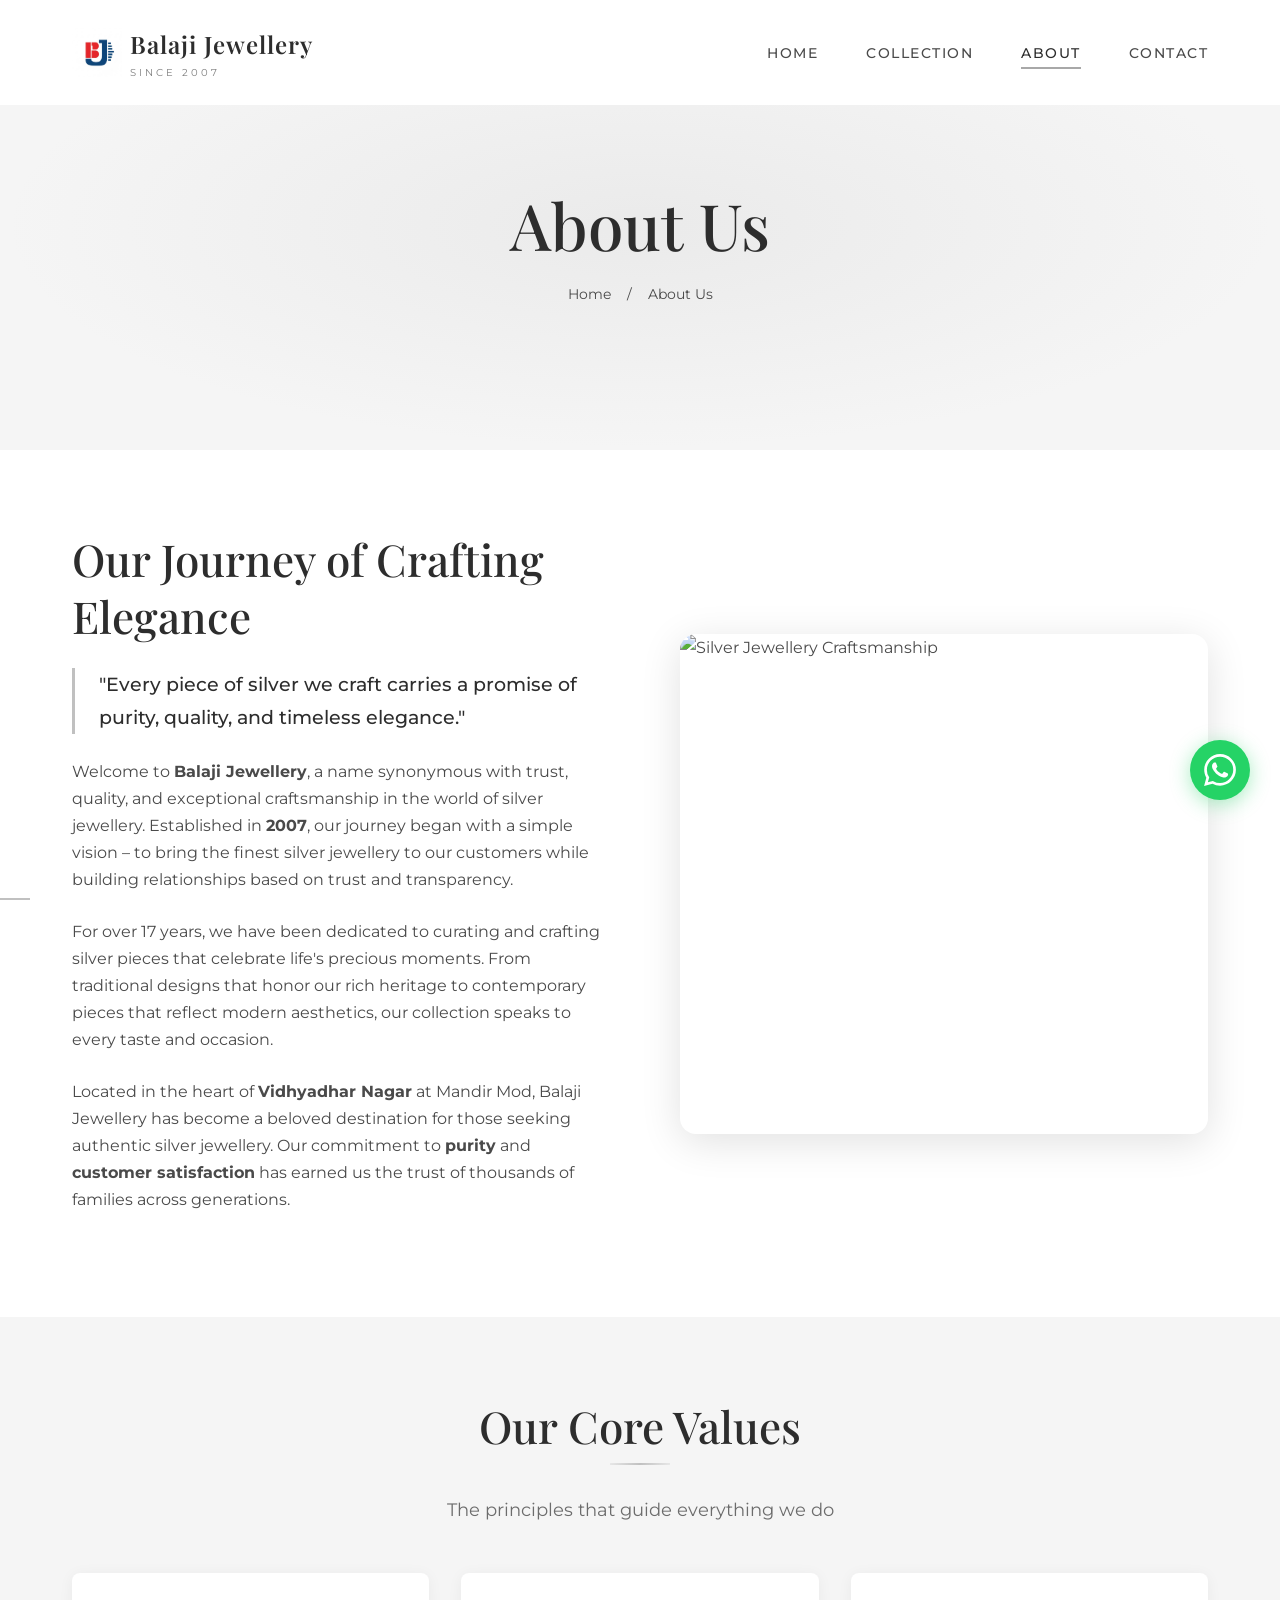
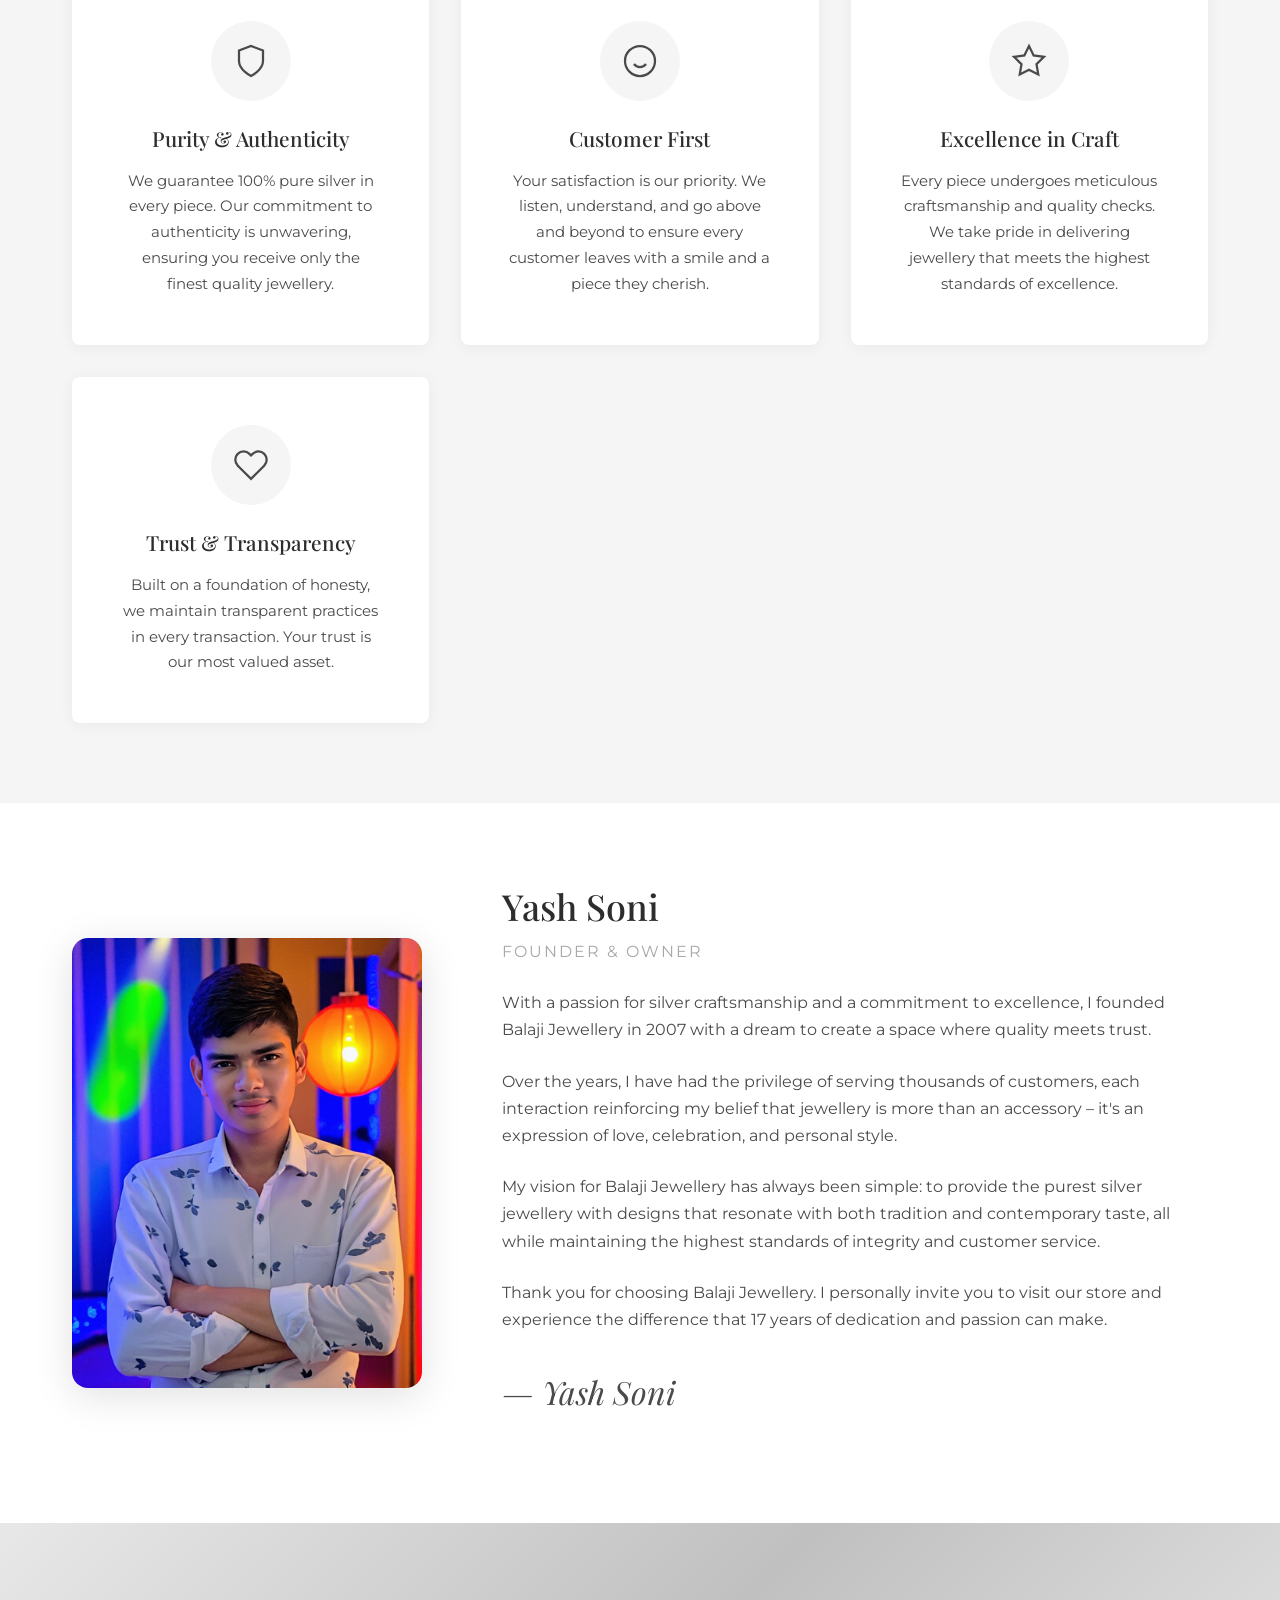
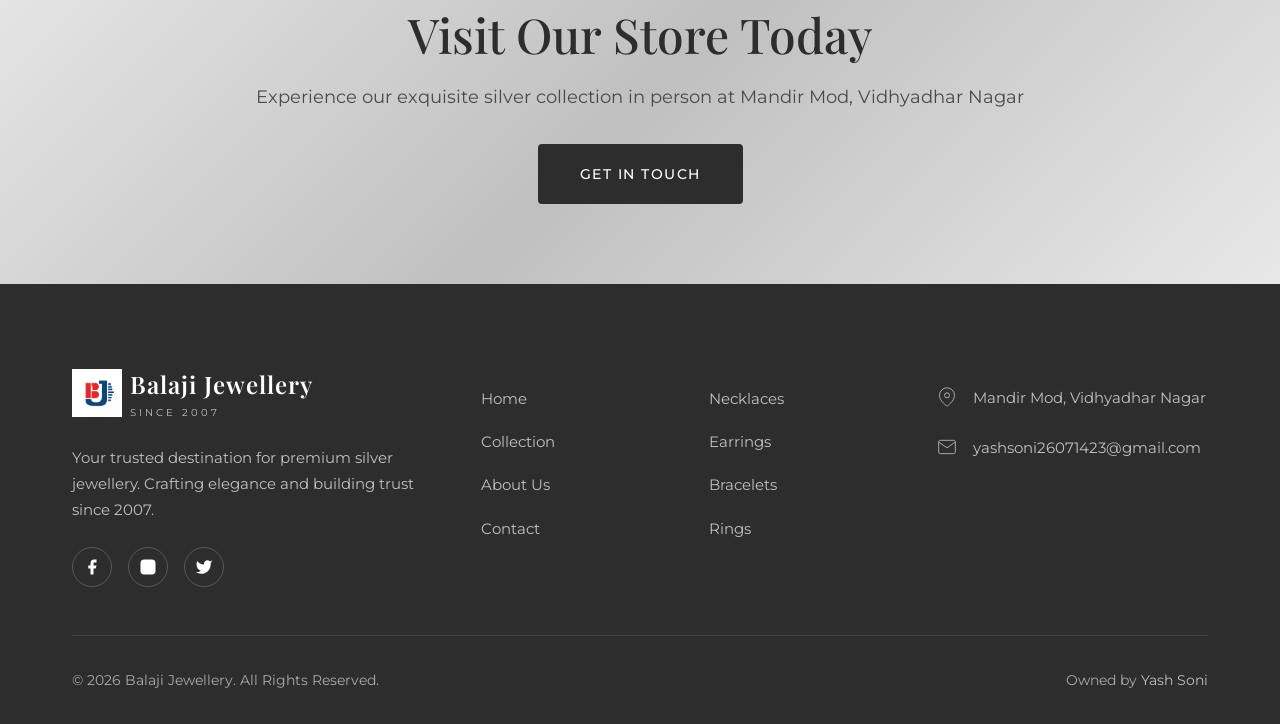
==== about.html @ 4928455d "Initial commit" ====
<!DOCTYPE html>
<html lang="en">

<head>
    <meta charset="UTF-8">
    <meta name="viewport" content="width=device-width, initial-scale=1.0">
    <meta name="description"
        content="Learn about Balaji Jewellery - Established in 2007, owned by Yash Soni. Discover our story of crafting premium silver jewellery with trust and quality.">
    <meta name="keywords" content="about Balaji Jewellery, Yash Soni, silver jewellery history, trusted jeweller">
    <meta name="author" content="Yash Soni">
    <title>About Us - Balaji Jewellery | Our Story Since 2007</title>

    <!-- Favicon -->
    <link rel="icon" type="image/svg+xml"
        href="data:image/svg+xml,<svg xmlns='http://www.w3.org/2000/svg' viewBox='0 0 100 100'><text y='.9em' font-size='90'>💎</text></svg>">

    <!-- Google Fonts -->
    <link rel="preconnect" href="https://fonts.googleapis.com">
    <link rel="preconnect" href="https://fonts.gstatic.com" crossorigin>
    <link
        href="https://fonts.googleapis.com/css2?family=Montserrat:wght@300;400;500;600&family=Playfair+Display:wght@400;500;600;700&display=swap"
        rel="stylesheet">

    <!-- Stylesheets -->
    <link rel="stylesheet" href="css/style.css">
    <link rel="stylesheet" href="css/components.css">
    <link rel="stylesheet" href="css/responsive.css">
</head>

<body>
    <!-- Page Loader -->
    <div class="page-loader">
        <div class="loader"></div>
    </div>

    <!-- Header -->
    <header class="header" id="header">
        <nav class="nav">
            <a href="index.html" class="logo">
                <div class="logo-icon"><img src="images/logo_j.jpg" alt=" Balaji_Jewellery_logo"></div>
                <div class="logo-text">
                    Balaji Jewellery
                    <span>Since 2007</span>
                </div>
            </a>

            <ul class="nav-menu" id="navMenu">
                <li><a href="index.html" class="nav-link">Home</a></li>
                <li><a href="index.html#collection" class="nav-link">Collection</a></li>
                <li><a href="about.html" class="nav-link active">About</a></li>
                <li><a href="contact.html" class="nav-link">Contact</a></li>
            </ul>

            <button class="nav-toggle" id="navToggle" aria-label="Toggle navigation">
                <span></span>
                <span></span>
                <span></span>
            </button>
        </nav>
        <div class="nav-overlay" id="navOverlay"></div>
    </header>

    <!-- Page Hero -->
    <section class="page-hero">
        <div class="page-hero-content">
            <h1>About Us</h1>
            <div class="breadcrumb">
                <a href="index.html">Home</a>
                <span>/</span>
                <span>About Us</span>
            </div>
        </div>
    </section>

    <!-- Our Story Section -->
    <section class="section about-story">
        <div class="container">
            <div class="about-story-grid">
                <div class="about-story-content fade-in">
                    <h2>Our Journey of Crafting Elegance</h2>
                    <p class="highlight">"Every piece of silver we craft carries a promise of purity, quality, and
                        timeless elegance."</p>
                    <p>Welcome to <strong>Balaji Jewellery</strong>, a name synonymous with trust, quality, and
                        exceptional craftsmanship in the world of silver jewellery. Established in
                        <strong>2007</strong>, our journey began with a simple vision – to bring the finest silver
                        jewellery to our customers while building relationships based on trust and transparency.
                    </p>
                    <p>For over 17 years, we have been dedicated to curating and crafting silver pieces that celebrate
                        life's precious moments. From traditional designs that honor our rich heritage to contemporary
                        pieces that reflect modern aesthetics, our collection speaks to every taste and occasion.</p>
                    <p>Located in the heart of <strong>Vidhyadhar Nagar</strong> at Mandir Mod, Balaji Jewellery has
                        become a beloved destination for those seeking authentic silver jewellery. Our commitment to
                        <strong>purity</strong> and <strong>customer satisfaction</strong> has earned us the trust of
                        thousands of families across generations.
                    </p>
                </div>
                <div class="about-story-image fade-in">
                    <!-- Image Source: Unsplash - Free to use -->
                    <img src="https://images.unsplash.com/photo-1573408301185-9146fe634ad0?w=800&q=80"
                        alt="Silver Jewellery Craftsmanship" loading="lazy">
                </div>
            </div>
        </div>
    </section>

    <!-- Our Values Section -->
    <section class="section values-section">
        <div class="container">
            <div class="section-header fade-in">
                <h2 class="section-title">Our Core Values</h2>
                <p class="section-subtitle">The principles that guide everything we do</p>
            </div>

            <div class="values-grid stagger-animation">
                <!-- Value 1 -->
                <div class="value-card">
                    <div class="value-icon">
                        <svg xmlns="http://www.w3.org/2000/svg" viewBox="0 0 24 24">
                            <path d="M12 22s8-4 8-10V5l-8-3-8 3v7c0 6 8 10 8 10z" />
                        </svg>
                    </div>
                    <h3>Purity & Authenticity</h3>
                    <p>We guarantee 100% pure silver in every piece. Our commitment to authenticity is unwavering,
                        ensuring you receive only the finest quality jewellery.</p>
                </div>

                <!-- Value 2 -->
                <div class="value-card">
                    <div class="value-icon">
                        <svg xmlns="http://www.w3.org/2000/svg" viewBox="0 0 24 24">
                            <circle cx="12" cy="12" r="10" />
                            <path d="M8 14s1.5 2 4 2 4-2 4-2" />
                            <line x1="9" y1="9" x2="9.01" y2="9" />
                            <line x1="15" y1="9" x2="15.01" y2="9" />
                        </svg>
                    </div>
                    <h3>Customer First</h3>
                    <p>Your satisfaction is our priority. We listen, understand, and go above and beyond to ensure every
                        customer leaves with a smile and a piece they cherish.</p>
                </div>

                <!-- Value 3 -->
                <div class="value-card">
                    <div class="value-icon">
                        <svg xmlns="http://www.w3.org/2000/svg" viewBox="0 0 24 24">
                            <polygon
                                points="12 2 15.09 8.26 22 9.27 17 14.14 18.18 21.02 12 17.77 5.82 21.02 7 14.14 2 9.27 8.91 8.26 12 2" />
                        </svg>
                    </div>
                    <h3>Excellence in Craft</h3>
                    <p>Every piece undergoes meticulous craftsmanship and quality checks. We take pride in delivering
                        jewellery that meets the highest standards of excellence.</p>
                </div>

                <!-- Value 4 -->
                <div class="value-card">
                    <div class="value-icon">
                        <svg xmlns="http://www.w3.org/2000/svg" viewBox="0 0 24 24">
                            <path
                                d="M20.84 4.61a5.5 5.5 0 0 0-7.78 0L12 5.67l-1.06-1.06a5.5 5.5 0 0 0-7.78 7.78l1.06 1.06L12 21.23l7.78-7.78 1.06-1.06a5.5 5.5 0 0 0 0-7.78z" />
                        </svg>
                    </div>
                    <h3>Trust & Transparency</h3>
                    <p>Built on a foundation of honesty, we maintain transparent practices in every transaction. Your
                        trust is our most valued asset.</p>
                </div>
            </div>
        </div>
    </section>

    <!-- https://images.unsplash.com/photo-1507003211169-0a1dd7228f2d?w=600&q=80 -->
    <!-- Owner Section -->
    <section class="section owner-section">
        <div class="container">
            <div class="owner-grid">
                <div class="owner-image fade-in">
                    <div class="owner-image-wrapper">
                        <!-- Image Source: Unsplash - Free to use (Professional portrait placeholder) -->
                        <img src="images/rkimgj.png"
                            alt="Yash Soni - Owner of Balaji Jewellery" loading="lazy">
                    </div>
                </div>
                <div class="owner-content fade-in">
                    <h2>Yash Soni</h2>
                    <p class="designation">Founder & Owner</p>
                    <p>With a passion for silver craftsmanship and a commitment to excellence, I founded Balaji
                        Jewellery in 2007 with a dream to create a space where quality meets trust.</p>
                    <p>Over the years, I have had the privilege of serving thousands of customers, each interaction
                        reinforcing my belief that jewellery is more than an accessory – it's an expression of love,
                        celebration, and personal style.</p>
                    <p>My vision for Balaji Jewellery has always been simple: to provide the purest silver jewellery
                        with designs that resonate with both tradition and contemporary taste, all while maintaining the
                        highest standards of integrity and customer service.</p>
                    <p>Thank you for choosing Balaji Jewellery. I personally invite you to visit our store and
                        experience the difference that 17 years of dedication and passion can make.</p>
                    <p class="owner-signature">— Yash Soni</p>
                </div>
            </div>
        </div>
    </section>

    <!-- CTA Section -->
    <section class="cta">
        <div class="container">
            <div class="cta-content fade-in">
                <h2>Visit Our Store Today</h2>
                <p>Experience our exquisite silver collection in person at Mandir Mod, Vidhyadhar Nagar</p>
                <a href="contact.html" class="btn btn-primary">Get in Touch</a>
            </div>
        </div>
    </section>

    <!-- Footer -->
    <footer class="footer">
        <div class="container">
            <div class="footer-grid">
                <div class="footer-brand">
                    <a href="index.html" class="logo">
                        <div class="logo-icon"><img src="images/logo_j.jpg" alt=" Balaji_Jewellery_logo"></div>
                        <div class="logo-text">
                            Balaji Jewellery
                            <span>Since 2007</span>
                        </div>
                    </a>
                    <p>Your trusted destination for premium silver jewellery. Crafting elegance and building trust since
                        2007.</p>
                    <div class="footer-social">
                        <a href="#" class="social-link" aria-label="Facebook">
                            <svg xmlns="http://www.w3.org/2000/svg" viewBox="0 0 24 24">
                                <path d="M18 2h-3a5 5 0 0 0-5 5v3H7v4h3v8h4v-8h3l1-4h-4V7a1 1 0 0 1 1-1h3z" />
                            </svg>
                        </a>
                        <a href="https://www.instagram.com/itx_yash_2649?igsh=djBuNnFnNWE1Ymtr" class="social-link" aria-label="Instagram">
                            <svg xmlns="http://www.w3.org/2000/svg" viewBox="0 0 24 24">
                                <rect x="2" y="2" width="20" height="20" rx="5" ry="5" />
                                <path d="M16 11.37A4 4 0 1 1 12.63 8 4 4 0 0 1 16 11.37z" />
                                <line x1="17.5" y1="6.5" x2="17.51" y2="6.5" />
                            </svg>
                        </a>
                        <a href="#" class="social-link" aria-label="Twitter">
                            <svg xmlns="http://www.w3.org/2000/svg" viewBox="0 0 24 24">
                                <path
                                    d="M23 3a10.9 10.9 0 0 1-3.14 1.53 4.48 4.48 0 0 0-7.86 3v1A10.66 10.66 0 0 1 3 4s-4 9 5 13a11.64 11.64 0 0 1-7 2c9 5 20 0 20-11.5a4.5 4.5 0 0 0-.08-.83A7.72 7.72 0 0 0 23 3z" />
                            </svg>
                        </a>
                    </div>
                </div>

                <div class="footer-links-section">
                    <h4 class="footer-heading">Quick Links</h4>
                    <ul class="footer-links">
                        <li><a href="index.html">Home</a></li>
                        <li><a href="index.html#collection">Collection</a></li>
                        <li><a href="about.html">About Us</a></li>
                        <li><a href="contact.html">Contact</a></li>
                    </ul>
                </div>

                <div class="footer-links-section">
                    <h4 class="footer-heading">Categories</h4>
                    <ul class="footer-links">
                        <li><a href="contact.html">Necklaces</a></li>
                        <li><a href="contact.html">Earrings</a></li>
                        <li><a href="contact.html">Bracelets</a></li>
                        <li><a href="contact.html">Rings</a></li>
                    </ul>
                </div>

                <div class="footer-contact">
                    <h4 class="footer-heading">Contact Info</h4>
                    <div class="footer-contact-item">
                        <svg xmlns="http://www.w3.org/2000/svg" viewBox="0 0 24 24">
                            <path d="M21 10c0 7-9 13-9 13s-9-6-9-13a9 9 0 0 1 18 0z" />
                            <circle cx="12" cy="10" r="3" />
                        </svg>
                        <span>Mandir Mod, Vidhyadhar Nagar</span>
                    </div>
                    <div class="footer-contact-item">
                        <svg xmlns="http://www.w3.org/2000/svg" viewBox="0 0 24 24">
                            <path d="M4 4h16c1.1 0 2 .9 2 2v12c0 1.1-.9 2-2 2H4c-1.1 0-2-.9-2-2V6c0-1.1.9-2 2-2z" />
                            <polyline points="22,6 12,13 2,6" />
                        </svg>
                        <a href="mailto:yashsoni26071423@gmail.com">yashsoni26071423@gmail.com</a>
                    </div>
                </div>
            </div>

            <div class="footer-bottom">
                <p class="footer-copyright">© 2026 Balaji Jewellery. All Rights Reserved.</p>
                <p class="footer-owner">Owned by <span>Yash Soni</span></p>
            </div>
        </div>
    </footer>

    <!-- WhatsApp Floating Button -->
    <a href="https://wa.me/919413907472?text=Hello! I'm interested in your silver jewellery collection."
        class="whatsapp-btn" target="_blank" rel="noopener noreferrer" aria-label="Chat on WhatsApp">
        <svg xmlns="http://www.w3.org/2000/svg" viewBox="0 0 24 24">
            <path
                d="M17.472 14.382c-.297-.149-1.758-.867-2.03-.967-.273-.099-.471-.148-.67.15-.197.297-.767.966-.94 1.164-.173.199-.347.223-.644.075-.297-.15-1.255-.463-2.39-1.475-.883-.788-1.48-1.761-1.653-2.059-.173-.297-.018-.458.13-.606.134-.133.298-.347.446-.52.149-.174.198-.298.298-.497.099-.198.05-.371-.025-.52-.075-.149-.669-1.612-.916-2.207-.242-.579-.487-.5-.669-.51-.173-.008-.371-.01-.57-.01-.198 0-.52.074-.792.372-.272.297-1.04 1.016-1.04 2.479 0 1.462 1.065 2.875 1.213 3.074.149.198 2.096 3.2 5.077 4.487.709.306 1.262.489 1.694.625.712.227 1.36.195 1.871.118.571-.085 1.758-.719 2.006-1.413.248-.694.248-1.289.173-1.413-.074-.124-.272-.198-.57-.347m-5.421 7.403h-.004a9.87 9.87 0 01-5.031-1.378l-.361-.214-3.741.982.998-3.648-.235-.374a9.86 9.86 0 01-1.51-5.26c.001-5.45 4.436-9.884 9.888-9.884 2.64 0 5.122 1.03 6.988 2.898a9.825 9.825 0 012.893 6.994c-.003 5.45-4.437 9.884-9.885 9.884m8.413-18.297A11.815 11.815 0 0012.05 0C5.495 0 .16 5.335.157 11.892c0 2.096.547 4.142 1.588 5.945L.057 24l6.305-1.654a11.882 11.882 0 005.683 1.448h.005c6.554 0 11.89-5.335 11.893-11.893a11.821 11.821 0 00-3.48-8.413z" />
        </svg>
    </a>

    <!-- Scroll to Top Button -->
    <button class="scroll-top" id="scrollTop" aria-label="Scroll to top">
        <svg xmlns="http://www.w3.org/2000/svg" viewBox="0 0 24 24">
            <polyline points="18 15 12 9 6 15" />
        </svg>
    </button>

    <!-- JavaScript -->
    <script src="js/script.js"></script>
</body>

</html>
---- css/style.css ----
/* =====================================================
   BALAJI JEWELLERY - Premium Silver Jewellery Website
   © 2026 Balaji Jewellery. All Rights Reserved.
   ===================================================== */

/* CSS VARIABLES */
:root {
    --color-primary: #C0C0C0;
    --color-primary-dark: #A8A8A8;
    --color-primary-light: #E8E8E8;
    --color-white: #FFFFFF;
    --color-off-white: #FAFAFA;
    --color-light-grey: #F5F5F5;
    --color-grey: #E0E0E0;
    --color-charcoal: #4A4A4A;
    --color-dark: #2D2D2D;
    --color-black: #1A1A1A;
    --color-silver-shine: linear-gradient(135deg, #E8E8E8 0%, #C0C0C0 50%, #E8E8E8 100%);
    --font-primary: 'Playfair Display', Georgia, serif;
    --font-secondary: 'Montserrat', 'Segoe UI', sans-serif;
    --spacing-xs: 0.5rem;
    --spacing-sm: 1rem;
    --spacing-md: 1.5rem;
    --spacing-lg: 2rem;
    --spacing-xl: 3rem;
    --spacing-xxl: 5rem;
    --transition-fast: 0.2s ease;
    --transition-normal: 0.3s ease;
    --transition-slow: 0.5s ease;
    --shadow-soft: 0 2px 15px rgba(0, 0, 0, 0.05);
    --shadow-medium: 0 4px 25px rgba(0, 0, 0, 0.08);
    --shadow-strong: 0 8px 40px rgba(0, 0, 0, 0.12);
    --radius-sm: 4px;
    --radius-md: 8px;
    --radius-lg: 16px;
    --radius-full: 50%;
    --container-max: 1200px;
}

/* RESET */
*,
*::before,
*::after {
    margin: 0;
    padding: 0;
    box-sizing: border-box;
}

html {
    scroll-behavior: smooth;
    font-size: 16px;
}

body {
    font-family: var(--font-secondary);
    font-size: 1rem;
    line-height: 1.7;
    color: var(--color-charcoal);
    background-color: var(--color-white);
    overflow-x: hidden;
}

a {
    text-decoration: none;
    color: inherit;
    transition: var(--transition-normal);
}

ul,
ol {
    list-style: none;
}

img {
    max-width: 100%;
    height: auto;
    display: block;
}

button {
    cursor: pointer;
    border: none;
    background: none;
    font-family: inherit;
}

input,
textarea {
    font-family: inherit;
    font-size: inherit;
}

h1,
h2,
h3,
h4,
h5,
h6 {
    font-family: var(--font-primary);
    font-weight: 500;
    line-height: 1.3;
    color: var(--color-dark);
}

/* UTILITIES */
.container {
    max-width: var(--container-max);
    margin: 0 auto;
    padding: 0 var(--spacing-lg);
}

.section {
    padding: var(--spacing-xxl) 0;
}

.section-header {
    text-align: center;
    margin-bottom: var(--spacing-xl);
}

.section-title {
    font-size: clamp(2rem, 4vw, 2.75rem);
    color: var(--color-dark);
    margin-bottom: var(--spacing-sm);
    position: relative;
    display: inline-block;
}

.section-title::after {
    content: '';
    position: absolute;
    bottom: -10px;
    left: 50%;
    transform: translateX(-50%);
    width: 60px;
    height: 2px;
    background: var(--color-silver-shine);
}

.section-subtitle {
    font-size: 1.1rem;
    color: var(--color-charcoal);
    opacity: 0.8;
    margin-top: var(--spacing-md);
}

/* BUTTONS */
.btn {
    display: inline-flex;
    align-items: center;
    justify-content: center;
    gap: var(--spacing-xs);
    padding: 1rem 2.5rem;
    font-size: 0.9rem;
    font-weight: 500;
    letter-spacing: 1.5px;
    text-transform: uppercase;
    border-radius: var(--radius-sm);
    transition: var(--transition-normal);
    position: relative;
    overflow: hidden;
}

.btn::before {
    content: '';
    position: absolute;
    top: 0;
    left: -100%;
    width: 100%;
    height: 100%;
    background: linear-gradient(90deg, transparent, rgba(255, 255, 255, 0.2), transparent);
    transition: var(--transition-slow);
}

.btn:hover::before {
    left: 100%;
}

.btn-primary {
    background: var(--color-dark);
    color: var(--color-white);
    border: 2px solid var(--color-dark);
}

.btn-primary:hover {
    background: transparent;
    color: var(--color-dark);
    transform: translateY(-2px);
    box-shadow: var(--shadow-medium);
}

.btn-secondary {
    background: transparent;
    color: var(--color-dark);
    border: 2px solid var(--color-primary);
}

.btn-secondary:hover {
    background: var(--color-dark);
    color: var(--color-white);
    border-color: var(--color-dark);
    transform: translateY(-2px);
}

/* HEADER & NAVIGATION */
.header {
    position: fixed;
    top: 0;
    left: 0;
    right: 0;
    z-index: 1000;
    background: rgba(255, 255, 255, 0.98);
    backdrop-filter: blur(10px);
    transition: var(--transition-normal);
}

.header.scrolled {
    box-shadow: var(--shadow-soft);
}

.nav {
    display: flex;
    align-items: center;
    justify-content: space-between;
    padding: var(--spacing-md) var(--spacing-lg);
    max-width: var(--container-max);
    margin: 0 auto;
}

.logo {
    display: flex;
    align-items: center;
    gap: var(--spacing-xs);
}

.logo-icon {
    width: 50px;
    height: 50px;
    /* background: var(--color-silver-shine); */
    /* border-radius: var(--radius-full); */
    display: flex;
    align-items: center;
    justify-content: center;
    /* font-family: var(--font-primary); */
    /* font-size: 1.5rem; */
    /* font-weight: 700; */
    /* color: var(--color-dark); */
}

.logo-text {
    font-family: var(--font-primary);
    font-size: 1.5rem;
    font-weight: 600;
    color: var(--color-dark);
    letter-spacing: 1px;
}

.logo-text span {
    display: block;
    font-size: 0.6rem;
    font-family: var(--font-secondary);
    font-weight: 400;
    letter-spacing: 3px;
    text-transform: uppercase;
    color: var(--color-charcoal);
    opacity: 0.7;
}

.nav-menu {
    display: flex;
    align-items: center;
    gap: var(--spacing-xl);
}

.nav-link {
    font-size: 0.85rem;
    font-weight: 500;
    letter-spacing: 1.5px;
    text-transform: uppercase;
    color: var(--color-charcoal);
    position: relative;
    padding: var(--spacing-xs) 0;
}

.nav-link::before {
    content: '';
    position: absolute;
    bottom: 0;
    left: 0;
    width: 0;
    height: 2px;
    background: var(--color-primary-dark);
    transition: var(--transition-normal);
}

.nav-link:hover {
    color: var(--color-dark);
}

.nav-link:hover::before,
.nav-link.active::before {
    width: 100%;
}

.nav-link.active {
    color: var(--color-dark);
}

.nav-toggle {
    display: none;
    flex-direction: column;
    gap: 5px;
    padding: var(--spacing-xs);
    cursor: pointer;
}

.nav-toggle span {
    width: 25px;
    height: 2px;
    background: var(--color-dark);
    transition: var(--transition-normal);
}

.nav-toggle.active span:nth-child(1) {
    transform: rotate(45deg) translate(5px, 5px);
}

.nav-toggle.active span:nth-child(2) {
    opacity: 0;
}

.nav-toggle.active span:nth-child(3) {
    transform: rotate(-45deg) translate(5px, -5px);
}

/* HERO SECTION */
.hero {
    min-height: 100vh;
    display: flex;
    align-items: center;
    position: relative;
    background: var(--color-off-white);
    overflow: hidden;
    padding-top: 80px;
}

.hero::before {
    content: '';
    position: absolute;
    top: 0;
    left: 0;
    right: 0;
    bottom: 0;
    background: radial-gradient(ellipse at center, rgba(192, 192, 192, 0.1) 0%, transparent 70%);
    pointer-events: none;
}

.hero-container {
    display: grid;
    grid-template-columns: 1fr 1fr;
    gap: var(--spacing-xl);
    align-items: center;
    max-width: var(--container-max);
    margin: 0 auto;
    padding: 0 var(--spacing-lg);
}

.hero-content {
    z-index: 2;
}

.hero-badge {
    display: inline-block;
    padding: var(--spacing-xs) var(--spacing-md);
    background: var(--color-silver-shine);
    border-radius: 50px;
    font-size: 0.75rem;
    font-weight: 600;
    letter-spacing: 2px;
    text-transform: uppercase;
    color: var(--color-dark);
    margin-bottom: var(--spacing-md);
    animation: fadeInUp 0.8s ease forwards;
}

.hero-title {
    font-size: clamp(2.5rem, 5vw, 4rem);
    font-weight: 500;
    color: var(--color-dark);
    margin-bottom: var(--spacing-md);
    line-height: 1.2;
    animation: fadeInUp 0.8s ease 0.2s forwards;
    opacity: 0;
}

.hero-subtitle {
    font-size: 1.15rem;
    color: var(--color-charcoal);
    margin-bottom: var(--spacing-lg);
    opacity: 0;
    animation: fadeInUp 0.8s ease 0.4s forwards;
}

.hero-buttons {
    display: flex;
    gap: var(--spacing-md);
    flex-wrap: wrap;
    opacity: 0;
    animation: fadeInUp 0.8s ease 0.6s forwards;
}

.hero-image {
    position: relative;
    z-index: 1;
}

.hero-image-wrapper {
    position: relative;
    border-radius: var(--radius-lg);
    overflow: hidden;
    box-shadow: var(--shadow-strong);
    animation: fadeInRight 1s ease 0.4s forwards;
    opacity: 0;
}

.hero-image img {
    width: 100%;
    height: 600px;
    object-fit: cover;
    transition: var(--transition-slow);
}

.hero-image-wrapper:hover img {
    transform: scale(1.05);
}
---- css/components.css ----
/* COLLECTION GRID */
.collection-grid {
    display: grid;
    grid-template-columns: repeat(auto-fill, minmax(280px, 1fr));
    gap: var(--spacing-lg);
}

.collection-card {
    background: var(--color-white);
    border-radius: var(--radius-md);
    overflow: hidden;
    transition: var(--transition-normal);
    box-shadow: var(--shadow-soft);
    position: relative;
}

.collection-card:hover {
    transform: translateY(-10px);
    box-shadow: var(--shadow-strong);
}

.collection-card-image {
    position: relative;
    height: 320px;
    overflow: hidden;
}

.collection-card-image img {
    width: 100%;
    height: 100%;
    object-fit: cover;
    transition: var(--transition-slow);
}

.collection-card:hover .collection-card-image img {
    transform: scale(1.1);
}

.collection-card-overlay {
    position: absolute;
    top: 0;
    left: 0;
    right: 0;
    bottom: 0;
    background: linear-gradient(to top, rgba(0, 0, 0, 0.5) 0%, transparent 50%);
    opacity: 0;
    transition: var(--transition-normal);
    display: flex;
    align-items: flex-end;
    padding: var(--spacing-md);
}

.collection-card:hover .collection-card-overlay {
    opacity: 1;
}

.collection-card-content {
    padding: var(--spacing-md);
    text-align: center;
}

.collection-card-title {
    font-family: var(--font-primary);
    font-size: 1.25rem;
    color: var(--color-dark);
    margin-bottom: var(--spacing-xs);
}

.collection-card-category {
    font-size: 0.8rem;
    color: var(--color-charcoal);
    text-transform: uppercase;
    letter-spacing: 2px;
    opacity: 0.7;
}

.collection-badge {
    position: absolute;
    top: var(--spacing-md);
    left: var(--spacing-md);
    background: var(--color-white);
    padding: var(--spacing-xs) var(--spacing-sm);
    border-radius: 50px;
    font-size: 0.7rem;
    font-weight: 600;
    letter-spacing: 1px;
    text-transform: uppercase;
    color: var(--color-dark);
    z-index: 2;
}

/* WHY CHOOSE US */
.why-choose {
    background: var(--color-light-grey);
}

.features-grid {
    display: grid;
    grid-template-columns: repeat(auto-fit, minmax(250px, 1fr));
    gap: var(--spacing-lg);
}

.feature-card {
    background: var(--color-white);
    padding: var(--spacing-xl);
    border-radius: var(--radius-md);
    text-align: center;
    transition: var(--transition-normal);
    position: relative;
    overflow: hidden;
}

.feature-card::before {
    content: '';
    position: absolute;
    top: 0;
    left: 0;
    right: 0;
    height: 3px;
    background: var(--color-silver-shine);
    transform: scaleX(0);
    transition: var(--transition-normal);
}

.feature-card:hover::before {
    transform: scaleX(1);
}

.feature-card:hover {
    transform: translateY(-5px);
    box-shadow: var(--shadow-medium);
}

.feature-icon {
    width: 70px;
    height: 70px;
    margin: 0 auto var(--spacing-md);
    background: var(--color-light-grey);
    border-radius: var(--radius-full);
    display: flex;
    align-items: center;
    justify-content: center;
    transition: var(--transition-normal);
}

.feature-icon svg {
    width: 32px;
    height: 32px;
    stroke: var(--color-charcoal);
    fill: none;
    stroke-width: 1.5;
    transition: var(--transition-normal);
}

.feature-card:hover .feature-icon {
    background: var(--color-dark);
}

.feature-card:hover .feature-icon svg {
    stroke: var(--color-white);
}

.feature-title {
    font-size: 1.25rem;
    color: var(--color-dark);
    margin-bottom: var(--spacing-sm);
}

.feature-description {
    font-size: 0.95rem;
    color: var(--color-charcoal);
    opacity: 0.8;
}

/* ABOUT PREVIEW */
.about-preview {
    display: grid;
    grid-template-columns: 1fr 1fr;
    gap: var(--spacing-xxl);
    align-items: center;
}

.about-image {
    position: relative;
}

.about-image-wrapper {
    position: relative;
    border-radius: var(--radius-lg);
    overflow: hidden;
    box-shadow: var(--shadow-strong);
}

.about-image img {
    width: 100%;
    height: 500px;
    object-fit: cover;
}

.about-image-badge {
    position: absolute;
    bottom: var(--spacing-lg);
    right: var(--spacing-lg);
    background: var(--color-white);
    padding: var(--spacing-md) var(--spacing-lg);
    border-radius: var(--radius-md);
    box-shadow: var(--shadow-medium);
    text-align: center;
}

.about-image-badge .number {
    font-family: var(--font-primary);
    font-size: 2.5rem;
    font-weight: 600;
    color: var(--color-dark);
    line-height: 1;
}

.about-image-badge .text {
    font-size: 0.75rem;
    text-transform: uppercase;
    letter-spacing: 2px;
    color: var(--color-charcoal);
}

.about-content h2 {
    font-size: clamp(2rem, 4vw, 2.5rem);
    color: var(--color-dark);
    margin-bottom: var(--spacing-md);
}

.about-content p {
    margin-bottom: var(--spacing-md);
    color: var(--color-charcoal);
}

.about-list {
    margin: var(--spacing-lg) 0;
}

.about-list li {
    display: flex;
    align-items: center;
    gap: var(--spacing-sm);
    margin-bottom: var(--spacing-sm);
    font-size: 0.95rem;
}

.about-list li::before {
    content: '✓';
    display: flex;
    align-items: center;
    justify-content: center;
    width: 24px;
    height: 24px;
    background: var(--color-light-grey);
    border-radius: var(--radius-full);
    font-size: 0.75rem;
    color: var(--color-dark);
}

/* CTA SECTION */
.cta {
    background: var(--color-silver-shine);
    text-align: center;
    padding: var(--spacing-xxl) 0;
}

.cta-content h2 {
    font-size: clamp(2rem, 4vw, 3rem);
    color: var(--color-dark);
    margin-bottom: var(--spacing-sm);
}

.cta-content p {
    font-size: 1.1rem;
    color: var(--color-charcoal);
    margin-bottom: var(--spacing-lg);
}

/* PAGE HERO */
.page-hero {
    min-height: 50vh;
    display: flex;
    align-items: center;
    justify-content: center;
    background: var(--color-light-grey);
    text-align: center;
    padding-top: 120px;
    padding-bottom: var(--spacing-xxl);
    position: relative;
}

.page-hero::before {
    content: '';
    position: absolute;
    top: 0;
    left: 0;
    right: 0;
    bottom: 0;
    background: radial-gradient(ellipse at center, rgba(192, 192, 192, 0.2) 0%, transparent 70%);
}

.page-hero-content {
    position: relative;
    z-index: 1;
}

.page-hero h1 {
    font-size: clamp(2.5rem, 5vw, 4rem);
    color: var(--color-dark);
    margin-bottom: var(--spacing-sm);
}

.page-hero .breadcrumb {
    display: flex;
    align-items: center;
    justify-content: center;
    gap: var(--spacing-sm);
    font-size: 0.9rem;
    color: var(--color-charcoal);
}

.page-hero .breadcrumb a {
    color: var(--color-charcoal);
}

.page-hero .breadcrumb a:hover {
    color: var(--color-dark);
}

/* ABOUT STORY */
.about-story {
    background: var(--color-white);
}

.about-story-grid {
    display: grid;
    grid-template-columns: 1fr 1fr;
    gap: var(--spacing-xxl);
    align-items: center;
}

.about-story-content h2 {
    font-size: clamp(2rem, 4vw, 2.75rem);
    color: var(--color-dark);
    margin-bottom: var(--spacing-md);
}

.about-story-content .highlight {
    font-size: 1.2rem;
    font-weight: 500;
    color: var(--color-dark);
    margin-bottom: var(--spacing-md);
    padding-left: var(--spacing-md);
    border-left: 3px solid var(--color-primary);
}

.about-story-content p {
    margin-bottom: var(--spacing-md);
    color: var(--color-charcoal);
}

.about-story-image img {
    width: 100%;
    height: 500px;
    object-fit: cover;
    border-radius: var(--radius-lg);
    box-shadow: var(--shadow-strong);
}

/* VALUES SECTION */
.values-section {
    background: var(--color-light-grey);
}

.values-grid {
    display: grid;
    grid-template-columns: repeat(auto-fit, minmax(280px, 1fr));
    gap: var(--spacing-lg);
}

.value-card {
    background: var(--color-white);
    padding: var(--spacing-xl);
    border-radius: var(--radius-md);
    text-align: center;
    transition: var(--transition-normal);
    box-shadow: var(--shadow-soft);
}

.value-card:hover {
    transform: translateY(-8px);
    box-shadow: var(--shadow-strong);
}

.value-icon {
    width: 80px;
    height: 80px;
    margin: 0 auto var(--spacing-md);
    background: var(--color-light-grey);
    border-radius: var(--radius-full);
    display: flex;
    align-items: center;
    justify-content: center;
    transition: var(--transition-normal);
}

.value-icon svg {
    width: 36px;
    height: 36px;
    stroke: var(--color-charcoal);
    fill: none;
    stroke-width: 1.5;
}

.value-card:hover .value-icon {
    background: var(--color-dark);
}

.value-card:hover .value-icon svg {
    stroke: var(--color-white);
}

.value-card h3 {
    font-size: 1.3rem;
    color: var(--color-dark);
    margin-bottom: var(--spacing-sm);
}

.value-card p {
    color: var(--color-charcoal);
    font-size: 0.95rem;
}

/* OWNER SECTION */
.owner-section {
    background: var(--color-white);
}

.owner-grid {
    display: grid;
    grid-template-columns: 350px 1fr;
    gap: var(--spacing-xxl);
    align-items: center;
}

.owner-image-wrapper {
    border-radius: var(--radius-lg);
    overflow: hidden;
    box-shadow: var(--shadow-strong);
}

.owner-image img {
    width: 100%;
    height: 450px;
    object-fit: cover;
}

.owner-content h2 {
    font-size: clamp(1.75rem, 3vw, 2.25rem);
    color: var(--color-dark);
    margin-bottom: var(--spacing-xs);
}

.owner-content .designation {
    font-size: 1rem;
    color: var(--color-primary-dark);
    text-transform: uppercase;
    letter-spacing: 2px;
    margin-bottom: var(--spacing-md);
}

.owner-content p {
    margin-bottom: var(--spacing-md);
    color: var(--color-charcoal);
}

.owner-signature {
    font-family: var(--font-primary);
    font-size: 2rem;
    font-style: italic;
    color: var(--color-dark);
    margin-top: var(--spacing-lg);
}
---- css/responsive.css ----
/* CONTACT SECTION */
.contact-section {
    background: var(--color-white);
}

.contact-grid {
    display: grid;
    grid-template-columns: 1fr 1.5fr;
    gap: var(--spacing-xxl);
}

.contact-info-card {
    background: var(--color-dark);
    color: var(--color-white);
    padding: var(--spacing-xl);
    /* padding: 0 5px; */
    border-radius: var(--radius-lg);
    position: relative;
    overflow: hidden;
}

.contact-info-card::before {
    content: '';
    position: absolute;
    top: -50%;
    right: -50%;
    width: 200%;
    height: 200%;
    background: radial-gradient(circle, rgba(192, 192, 192, 0.1) 0%, transparent 50%);
    pointer-events: none;
}

.contact-info-card h3 {
    font-size: 1.75rem;
    color: var(--color-white);
    margin-bottom: var(--spacing-sm);
}

.contact-info-card>p {
    color: rgba(255, 255, 255, 0.7);
    margin-bottom: var(--spacing-xl);
}

.contact-info-item {
    display: flex;
    align-items: flex-start;
    gap: var(--spacing-md);
    margin-bottom: var(--spacing-lg);
    position: relative;
    z-index: 1;
}

.contact-info-icon {
    width: 50px;
    height: 50px;
    background: rgba(255, 255, 255, 0.1);
    border-radius: var(--radius-full);
    display: flex;
    align-items: center;
    justify-content: center;
    flex-shrink: 0;
}

.contact-info-icon svg {
    width: 22px;
    height: 22px;
    stroke: var(--color-primary);
    fill: none;
    stroke-width: 1.5;
}

.contact-info-text h4 {
    font-size: 1rem;
    color: var(--color-white);
    margin-bottom: 4px;
    font-family: var(--font-secondary);
}

.contact-info-text p,
.contact-info-text a {
    color: rgba(255, 255, 255, 0.7);
    font-size: 0.95rem;
}

.contact-info-text a:hover {
    color: var(--color-primary);
}




/* CONTACT FORM */
.contact-form-wrapper {
    background: var(--color-light-grey);
    padding: var(--spacing-xl);
    border-radius: var(--radius-lg);
}

.contact-form-wrapper h3 {
    font-size: 1.5rem;
    color: var(--color-dark);
    margin-bottom: var(--spacing-lg);
}

.form-group {
    margin-bottom: var(--spacing-md);
}

.form-group label {
    display: block;
    font-size: 0.9rem;
    font-weight: 500;
    color: var(--color-dark);
    margin-bottom: var(--spacing-xs);
}

.form-control {
    width: 100%;
    padding: 1rem 1.25rem;
    font-size: 1rem;
    border: 2px solid var(--color-grey);
    border-radius: var(--radius-md);
    background: var(--color-white);
    transition: var(--transition-normal);
    color: var(--color-dark);
}

.form-control:hover {
    border-color: var(--color-primary);
}

.form-control:focus {
    outline: none;
    border-color: var(--color-dark);
    box-shadow: 0 0 0 3px rgba(192, 192, 192, 0.3);
}

.form-control::placeholder {
    color: var(--color-charcoal);
    opacity: 0.5;
}

textarea.form-control {
    min-height: 150px;
    resize: vertical;
}

.form-row {
    display: grid;
    grid-template-columns: 1fr 1fr;
    gap: var(--spacing-md);
}

.form-submit {
    margin-top: var(--spacing-md);
}

.form-submit .btn {
    width: 100%;
}

.form-success {
    display: none;
    background: #d4edda;
    color: #155724;
    padding: var(--spacing-md);
    border-radius: var(--radius-md);
    margin-top: var(--spacing-md);
    text-align: center;
}

.form-success.show {
    display: block;
    animation: fadeInUp 0.5s ease;
}

/* ================================= */
/* MOBILE FULL WIDTH – REMOVE SIDE GAP */
/* ================================= */
@media (max-width: 580px) {

    /* Remove default body gap */
    html,
    body {
        width: 100%;
        margin: 0;
        padding: 0;
        overflow-x: hidden;
    }

    /* Section full width */
    .section {
        padding-left: 0.7px !important;
        padding-right: 0.7px !important;
        margin: 0;
    }

    /* Container full width */
    .container {
        width: 100%;
        max-width: 100%;
        padding-left: 0.7px !important;
        padding-right: 0.7px !important;
        margin: 0 auto;
    }

    /* Black contact box */
    .contact-info-card {
        width: 100%;
        border-radius: 15px;
        margin: 0;
    }

    /* Contact form */
    .contact-form-wrapper {
        width: 100%;
        border-radius: 0;
        margin: 0;
    }

    /* Map grey box */
    .fade-in {
        border-radius: 15px;
        margin: 0;
    }

    /* Stack inputs */
    .form-row {
        grid-template-columns: 1fr;
    }
}




/* FOOTER */
.footer {
    background: var(--color-dark);
    color: var(--color-white);
    padding-top: var(--spacing-xxl);
}

.footer-grid {
    display: grid;
    grid-template-columns: 2fr 1fr 1fr 1.5fr;
    gap: var(--spacing-xl);
    padding-bottom: var(--spacing-xl);
    border-bottom: 1px solid rgba(255, 255, 255, 0.1);
}

.footer-brand .logo {
    margin-bottom: var(--spacing-md);
}

.footer-brand .logo-text {
    color: var(--color-white);
}


.footer-brand .logo-text>span {
    color: var(--color-white);
}

.footer-brand p {
    color: rgba(255, 255, 255, 0.7);
    font-size: 0.95rem;
    margin-bottom: var(--spacing-md);
}

.footer-social {
    display: flex;
    gap: var(--spacing-sm);
}


.social-link {
    width: 40px;
    height: 40px;
    border: 1px solid rgba(255, 255, 255, 0.2);
    border-radius: var(--radius-full);
    display: flex;
    align-items: center;
    justify-content: center;
    transition: var(--transition-normal);
}

.social-link:hover {
    background: var(--color-primary);
    border-color: var(--color-primary);
}

.social-link svg {
    width: 18px;
    height: 18px;
    fill: var(--color-white);
    color: goldenrod;
}

/* .footer-social {
    display: flex;
    gap: 8px;
}

.social-link {
    width: 40px;
    height: 40px;
    color: white;
    transition: 0.3s;
}

.social-link svg {
    width: 22px;
    height: 22px;
}

/* Individual colors */
.social-link.facebook {
    color: #1877f2;
}

.social-link.instagram {
    color: #e1306c;
}

.social-link.twitter {
    color: #1da1f2;
}

/* Hover effect */
.social-link:hover {
    transform: scale(1.2);
    color: gold;
}

*/ .footer-heading {
    font-size: 1.1rem;
    color: var(--color-white);
    margin-bottom: var(--spacing-md);
    position: relative;
    padding-bottom: var(--spacing-sm);
}

.footer-heading::after {
    content: '';
    position: absolute;
    bottom: 0;
    left: 0;
    width: 30px;
    height: 2px;
    background: var(--color-primary);
}

.footer-links li {
    margin-bottom: var(--spacing-sm);
}

.footer-links a {
    color: rgba(255, 255, 255, 0.7);
    font-size: 0.95rem;
    transition: var(--transition-normal);
    position: relative;
    padding-left: 0;
}

.footer-links a::before {
    content: '';
    position: absolute;
    left: -15px;
    top: 50%;
    transform: translateY(-50%);
    width: 0;
    height: 2px;
    background: var(--color-primary);
    transition: var(--transition-normal);
}

.footer-links a:hover {
    color: var(--color-white);
    padding-left: 15px;
}

.footer-links a:hover::before {
    width: 10px;
}

.footer-contact-item {
    display: flex;
    align-items: flex-start;
    gap: var(--spacing-sm);
    margin-bottom: var(--spacing-md);
    color: rgba(255, 255, 255, 0.7);
    font-size: 0.95rem;
}

.footer-contact-item svg {
    width: 20px;
    height: 20px;
    stroke: var(--color-primary);
    fill: none;
    flex-shrink: 0;
    margin-top: 2px;
}

.footer-bottom {
    display: flex;
    align-items: center;
    justify-content: space-between;
    padding: var(--spacing-lg) 0;
    flex-wrap: wrap;
    gap: var(--spacing-md);
}

.footer-copyright {
    color: rgba(255, 255, 255, 0.6);
    font-size: 0.9rem;
}

.footer-owner {
    color: rgba(255, 255, 255, 0.6);
    font-size: 0.9rem;
}

.footer-owner span {
    color: var(--color-primary);
}

/* FLOATING BUTTONS */
.whatsapp-btn {
    position: fixed;
    bottom: 100px;
    right: 30px;
    width: 60px;
    height: 60px;
    background: #25D366;
    border-radius: var(--radius-full);
    display: flex;
    align-items: center;
    justify-content: center;
    box-shadow: 0 4px 20px rgba(37, 211, 102, 0.4);
    z-index: 999;
    transition: var(--transition-normal);
    animation: pulse 2s infinite;
}

.whatsapp-btn:hover {
    transform: scale(1.1);
    box-shadow: 0 6px 30px rgba(37, 211, 102, 0.5);
}

.whatsapp-btn svg {
    width: 32px;
    height: 32px;
    fill: var(--color-white);
}

.scroll-top {
    position: fixed;
    bottom: 30px;
    right: 30px;
    width: 50px;
    height: 50px;
    background: var(--color-dark);
    border-radius: var(--radius-full);
    display: flex;
    align-items: center;
    justify-content: center;
    z-index: 999;
    opacity: 0;
    visibility: hidden;
    transition: var(--transition-normal);
    cursor: pointer;
}

.scroll-top.visible {
    opacity: 1;
    visibility: visible;
}

.scroll-top:hover {
    background: var(--color-primary-dark);
    transform: translateY(-5px);
}

.scroll-top svg {
    width: 24px;
    height: 24px;
    stroke: var(--color-white);
    stroke-width: 2;
    fill: none;
}

/* ANIMATIONS */
@keyframes fadeInUp {
    from {
        opacity: 0;
        transform: translateY(30px);
    }

    to {
        opacity: 1;
        transform: translateY(0);
    }
}

@keyframes fadeInRight {
    from {
        opacity: 0;
        transform: translateX(50px);
    }

    to {
        opacity: 1;
        transform: translateX(0);
    }
}

@keyframes pulse {

    0%,
    100% {
        transform: scale(1);
    }

    50% {
        transform: scale(1.05);
    }
}

.fade-in {
    opacity: 0;
    transform: translateY(30px);
    transition: opacity 0.6s ease, transform 0.6s ease;
}

.fade-in.visible {
    opacity: 1;
    transform: translateY(0);
}

/* RESPONSIVE */
@media (max-width: 1024px) {
    .hero-container {
        grid-template-columns: 1fr;
        text-align: center;
    }

    .hero-content {
        order: 2;
    }

    .hero-image {
        order: 1;
    }

    .hero-buttons {
        justify-content: center;
    }

    .hero-image img {
        height: 400px;
    }

    .about-preview,
    .about-story-grid {
        grid-template-columns: 1fr;
        gap: var(--spacing-xl);
    }

    .owner-grid {
        grid-template-columns: 1fr;
        text-align: center;
    }

    .owner-image {
        max-width: 350px;
        margin: 0 auto;
    }

    .footer-grid {
        grid-template-columns: 1fr 1fr;
    }
}

@media (max-width: 768px) {
    .nav-menu {
        position: fixed;
        top: 0;
        right: -100%;
        width: 80%;
        max-width: 350px;
        height: 100vh;
        background: var(--color-white);
        flex-direction: column;
        justify-content: center;
        gap: var(--spacing-lg);
        box-shadow: var(--shadow-strong);
        transition: var(--transition-normal);
        z-index: 1001;
    }

    .nav-menu.active {
        right: 0;
    }

    .nav-toggle {
        display: flex;
        z-index: 1002;
    }

    .nav-overlay {
        display: none;
        position: fixed;
        top: 0;
        left: 0;
        right: 0;
        bottom: 0;
        background: rgba(0, 0, 0, 0.5);
        z-index: 1000;
    }

    .nav-overlay.active {
        display: block;
    }

    .hero {
        min-height: auto;
        padding: 120px 0 60px;
    }

    .contact-grid {
        grid-template-columns: 1fr;
    }

    .form-row {
        grid-template-columns: 1fr;
    }

    .footer-grid {
        grid-template-columns: 1fr;
        text-align: center;
    }

    .footer-brand .logo {
        justify-content: center;
    }

    .footer-social {
        justify-content: center;
    }

    .footer-heading::after {
        left: 50%;
        transform: translateX(-50%);
    }

    .footer-links a:hover {
        padding-left: 0;
    }

    .footer-links a::before {
        display: none;
    }

    .footer-contact-item {
        justify-content: center;
    }

    .footer-bottom {
        flex-direction: column;
        text-align: center;
    }

    .whatsapp-btn {
        width: 50px;
        height: 50px;
        right: 20px;
        bottom: 90px;
    }

    .whatsapp-btn svg {
        width: 26px;
        height: 26px;
    }

    .scroll-top {
        width: 45px;
        height: 45px;
        right: 20px;
        bottom: 25px;
    }
}

@media (max-width: 480px) {
    .container {
        padding: 0 var(--spacing-md);
    }

    .section-title {
        font-size: 1.75rem;
    }

    .hero-title {
        font-size: 2rem;
    }

    .hero-buttons {
        flex-direction: column;
    }

    .btn {
        width: 100%;
    }

    .hero-image img {
        height: 300px;
    }

    .collection-grid,
    .features-grid {
        grid-template-columns: 1fr;
    }

    .page-hero {
        min-height: 40vh;
        padding-top: 100px;
    }

    .page-hero h1 {
        font-size: 2rem;
    }
}

/* PAGE LOADER */
.page-loader {
    position: fixed;
    top: 0;
    left: 0;
    right: 0;
    bottom: 0;
    background: var(--color-white);
    display: flex;
    align-items: center;
    justify-content: center;
    z-index: 9999;
    transition: opacity 0.5s ease, visibility 0.5s ease;
}

.page-loader.hidden {
    opacity: 0;
    visibility: hidden;
}

.loader {
    width: 60px;
    height: 60px;
    border: 3px solid var(--color-grey);
    border-top-color: var(--color-dark);
    border-radius: 50%;
    animation: rotate 1s linear infinite;
}

@keyframes rotate {
    from {
        transform: rotate(0deg);
    }

    to {
        transform: rotate(360deg);
    }
}
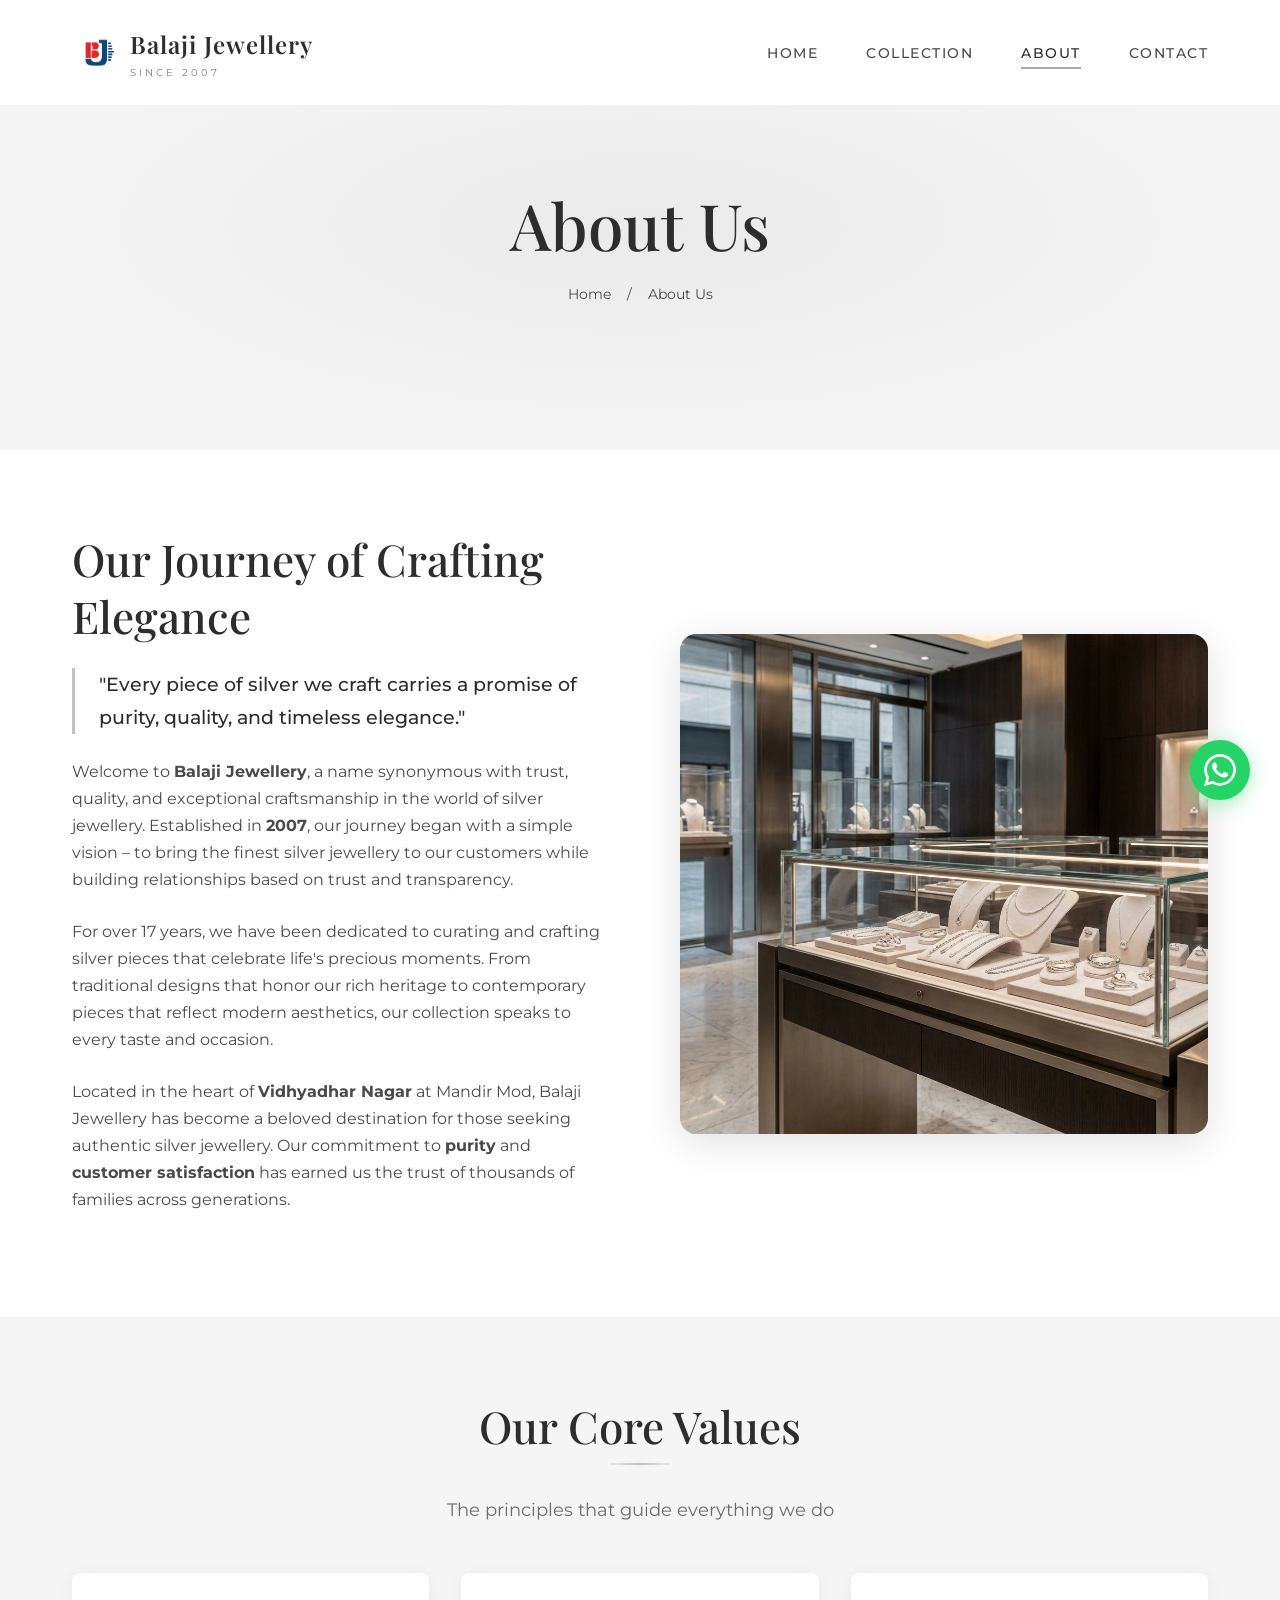
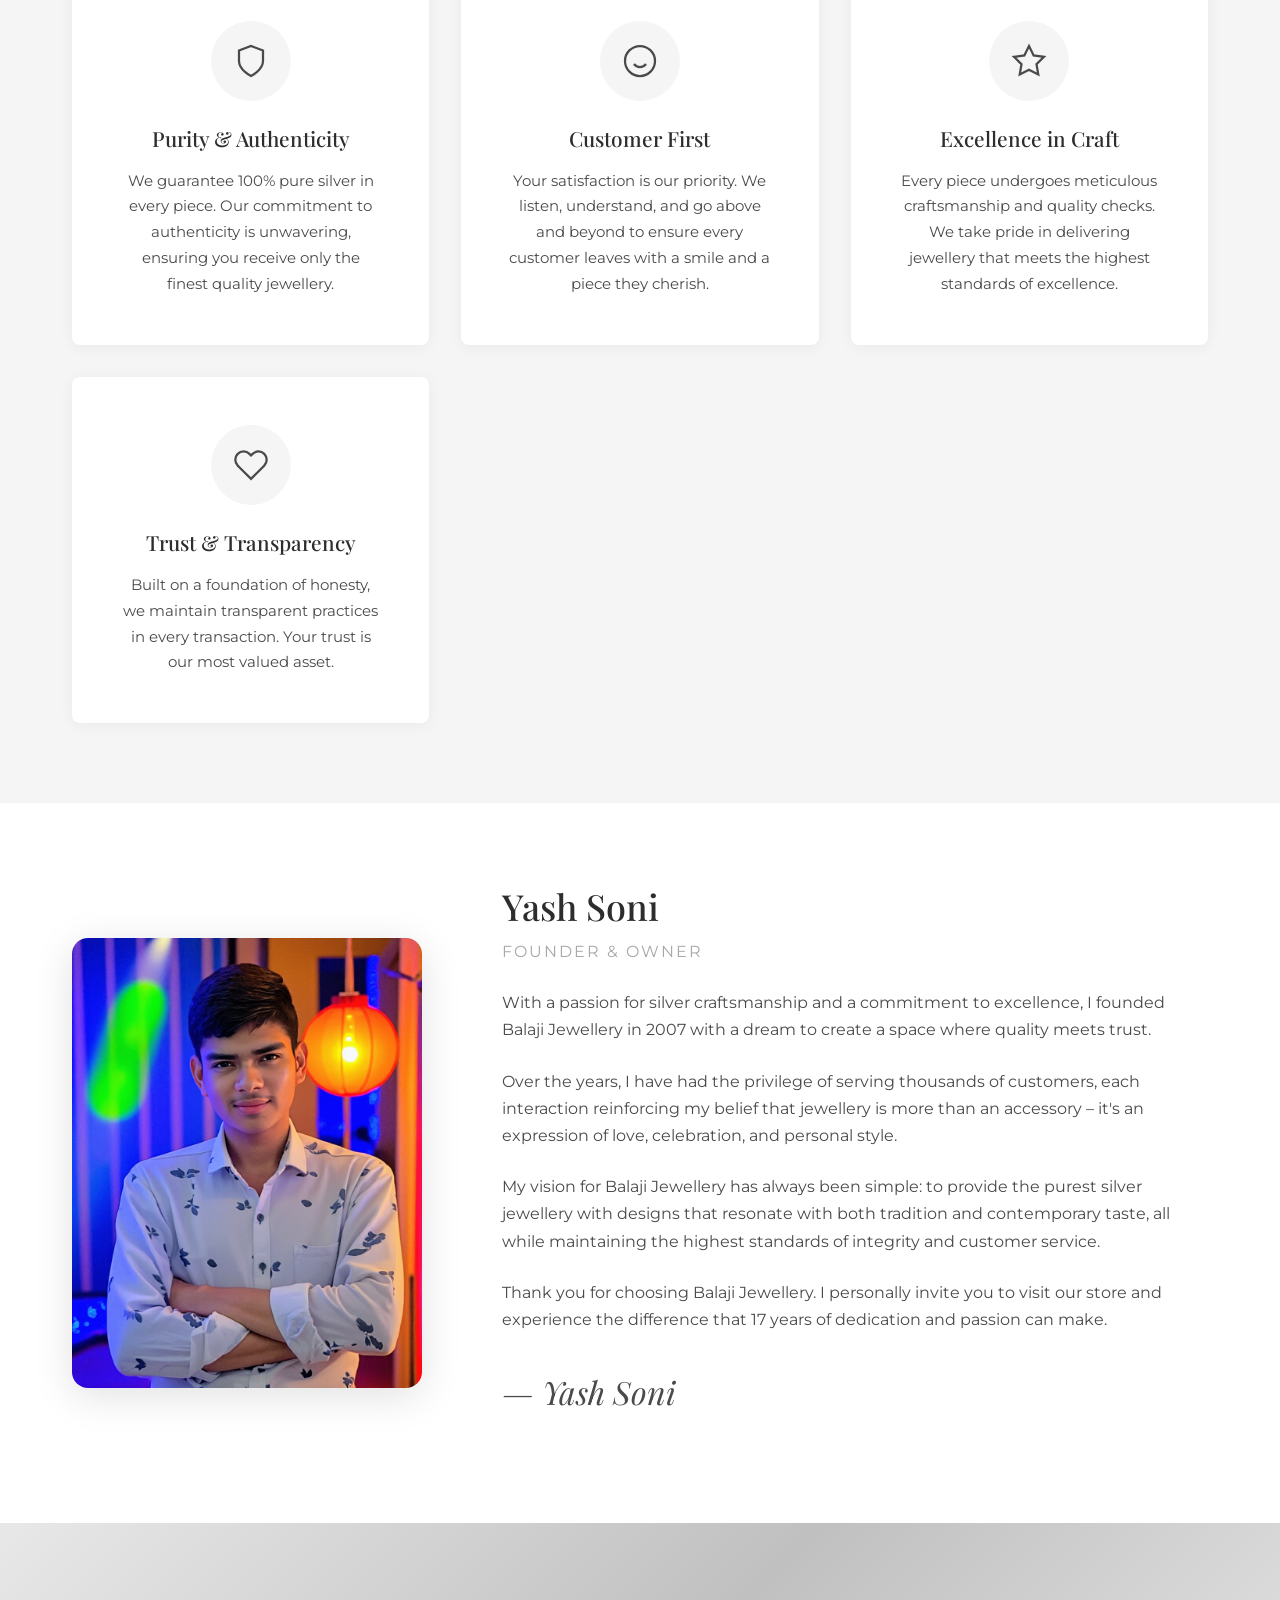
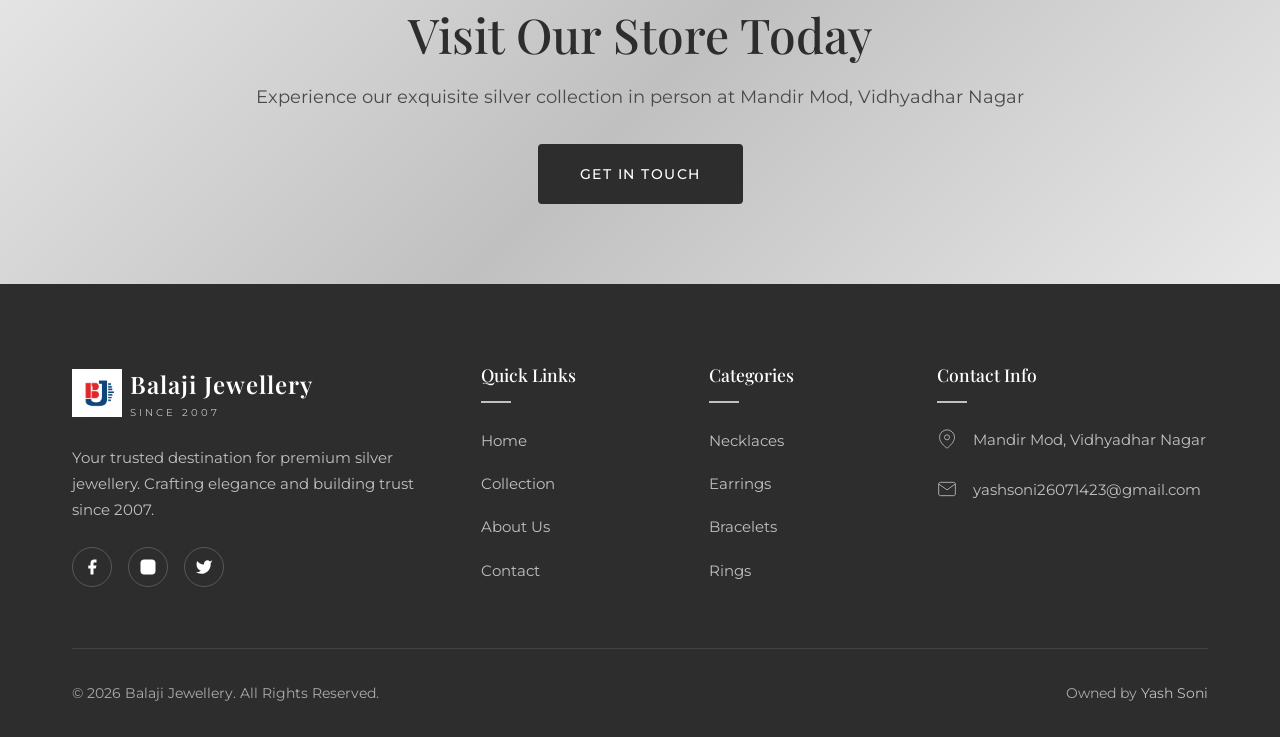
==== commit c014107e: "first commit" ====
--- a/about.html
+++ b/about.html
@@ -95,8 +95,8 @@
                     </p>
                 </div>
                 <div class="about-story-image fade-in">
-                    <!-- Image Source: Unsplash - Free to use -->
-                    <img src="https://images.unsplash.com/photo-1573408301185-9146fe634ad0?w=800&q=80"
+                    <!-- Image Source: Local -->
+                    <img src="images/about.png"
                         alt="Silver Jewellery Craftsmanship" loading="lazy">
                 </div>
             </div>
@@ -225,20 +225,23 @@
                     <p>Your trusted destination for premium silver jewellery. Crafting elegance and building trust since
                         2007.</p>
                     <div class="footer-social">
-                        <a href="#" class="social-link" aria-label="Facebook">
-                            <svg xmlns="http://www.w3.org/2000/svg" viewBox="0 0 24 24">
+                        <a href="#" class="social-link facebook" aria-label="Facebook">
+                            <svg xmlns="http://www.w3.org/2000/svg" viewBox="0 0 24 24" fill="currentColor">
                                 <path d="M18 2h-3a5 5 0 0 0-5 5v3H7v4h3v8h4v-8h3l1-4h-4V7a1 1 0 0 1 1-1h3z" />
                             </svg>
                         </a>
-                        <a href="https://www.instagram.com/itx_yash_2649?igsh=djBuNnFnNWE1Ymtr" class="social-link" aria-label="Instagram">
-                            <svg xmlns="http://www.w3.org/2000/svg" viewBox="0 0 24 24">
+
+                        <a href="https://www.instagram.com/itx_yash_2649?igsh=djBuNnFnNWE1Ymtr"
+                            class="social-link instagram" aria-label="Instagram">
+                            <svg xmlns="http://www.w3.org/2000/svg" viewBox="0 0 24 24" fill="currentColor">
                                 <rect x="2" y="2" width="20" height="20" rx="5" ry="5" />
                                 <path d="M16 11.37A4 4 0 1 1 12.63 8 4 4 0 0 1 16 11.37z" />
                                 <line x1="17.5" y1="6.5" x2="17.51" y2="6.5" />
                             </svg>
                         </a>
-                        <a href="#" class="social-link" aria-label="Twitter">
-                            <svg xmlns="http://www.w3.org/2000/svg" viewBox="0 0 24 24">
+
+                        <a href="#" class="social-link twitter" aria-label="Twitter">
+                            <svg xmlns="http://www.w3.org/2000/svg" viewBox="0 0 24 24" fill="currentColor">
                                 <path
                                     d="M23 3a10.9 10.9 0 0 1-3.14 1.53 4.48 4.48 0 0 0-7.86 3v1A10.66 10.66 0 0 1 3 4s-4 9 5 13a11.64 11.64 0 0 1-7 2c9 5 20 0 20-11.5a4.5 4.5 0 0 0-.08-.83A7.72 7.72 0 0 0 23 3z" />
                             </svg>
--- a/css/responsive.css
+++ b/css/responsive.css
@@ -296,43 +296,7 @@
     color: goldenrod;
 }
 
-/* .footer-social {
-    display: flex;
-    gap: 8px;
-}
-
-.social-link {
-    width: 40px;
-    height: 40px;
-    color: white;
-    transition: 0.3s;
-}
-
-.social-link svg {
-    width: 22px;
-    height: 22px;
-}
-
-/* Individual colors */
-.social-link.facebook {
-    color: #1877f2;
-}
-
-.social-link.instagram {
-    color: #e1306c;
-}
-
-.social-link.twitter {
-    color: #1da1f2;
-}
-
-/* Hover effect */
-.social-link:hover {
-    transform: scale(1.2);
-    color: gold;
-}
-
-*/ .footer-heading {
+.footer-heading {
     font-size: 1.1rem;
     color: var(--color-white);
     margin-bottom: var(--spacing-md);
